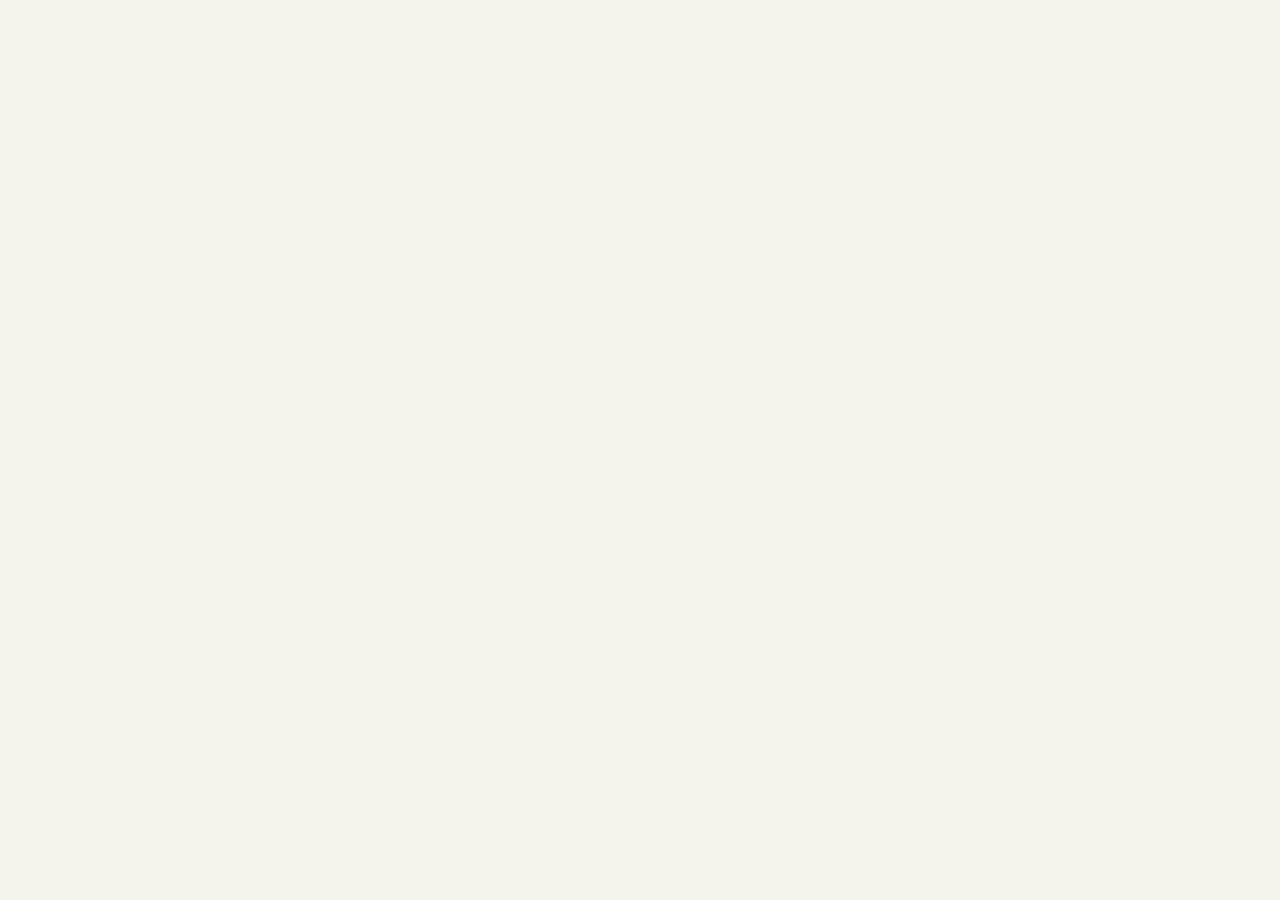
==== about.html @ 957a7d00 "Add about page" ====
<!doctype html><html lang="en"><head><meta charset="utf-8"><meta name="viewport" content="width=device-width, initial-scale=1"><meta name="theme-color" content="#101913"><meta name="description" content="Parth Agencies in Betul: plywood, laminates, veneers, hardware and adhesives. Browse collections, view inspiration and enquire through WhatsApp."><title>About Us | Parth Agencies</title><link rel="icon" href="assets/parth-logo.svg" type="image/svg+xml"><link rel="stylesheet" href="styles.css"><script src="app.js" defer></script></head><body data-page="about"><div id="app"></div></body></html>
---- styles.css ----
@import url('https://fonts.googleapis.com/css2?family=DM+Sans:wght@400;500;600;700&family=Manrope:wght@400;500;600;700;800&display=swap');
:root{--green:#8aba42;--dark:#0b110e;--pine:#193022;--cream:#f5f4ec;--ink:#1d251e;--border:#dcded5}*{box-sizing:border-box}html{scroll-behavior:smooth}body{margin:0;background:var(--cream);font-family:DM Sans,Arial,sans-serif;color:var(--ink)}body.lock{overflow:hidden}a{text-decoration:none;color:inherit}button,input,select,textarea{font:inherit}button{cursor:pointer}img,video{max-width:100%;display:block}p{line-height:1.8}h1,h2,h3{font-family:Manrope,Arial,sans-serif;letter-spacing:-.06em;line-height:1.1}h1{font-size:clamp(3.3rem,7vw,7rem)}h2{font-size:clamp(2.4rem,5vw,5rem)}.wrap{width:min(1340px,calc(100% - 9vw));margin:auto}.eyebrow{font-size:.72rem;letter-spacing:.21em;font-weight:800;text-transform:uppercase;color:#54812f}.dark .eyebrow{color:#a2cc78}.section{padding:110px 0}.pill{display:inline-flex;align-items:center;gap:18px;padding:14px 22px;border-radius:60px;border:1px solid #c1cabe;font-size:13px;font-weight:700;transition:.25s}.pill:hover{transform:translateY(-4px);background:var(--green);border-color:var(--green);color:#111}.pill.solid{background:var(--green);color:#0c170d;border-color:var(--green)}.arrow{font-size:22px;display:inline-block;transition:transform .3s}.pill:hover .arrow,.tile:hover .arrow{transform:translate(5px,-5px)}.top{position:fixed;z-index:80;top:0;left:0;width:100%;background:#101913f2;color:white;backdrop-filter:blur(18px);border-bottom:1px solid #ffffff24}.nav{height:88px;display:flex;align-items:center;gap:30px;justify-content:space-between}.brand{display:flex;align-items:center;gap:11px;min-width:190px}.brand img{width:64px;height:64px;object-fit:contain;border-radius:50%;background:#0d1010}.brandtext{font-size:13px;font-weight:800}.brandtext small{font-size:8px;display:block;color:#bbc6bb;letter-spacing:.1em;margin-top:4px}.navlinks{display:flex;align-items:center;gap:22px;font-size:12px;font-weight:700}.navlinks a{transition:color .2s}.navlinks a:hover,.navlinks a.active{color:#abd27d}.menu{display:none;border:1px solid #ffffff44;border-radius:8px;background:transparent;color:white;padding:9px 13px}.hero{height:min(900px,100svh);min-height:650px;background:#12221a;position:relative;color:white;display:flex;align-items:center;overflow:hidden}.herovideo,.heroposter,.overlay{position:absolute;inset:0;width:100%;height:100%;object-fit:cover}.heroposter{background:url('https://images.unsplash.com/photo-1600607687939-ce8a6c25118c?auto=format&fit=crop&w=2200&q=85') center/cover}.overlay{background:linear-gradient(90deg,#08100bd9,#08100b73 65%,#08100b60),linear-gradient(0deg,#08100baa,transparent 45%)}.hero .content{position:relative;z-index:2;padding-top:100px}.hero h1{max-width:1050px;margin:20px 0 23px}.hero h1 em{font-style:normal;color:#b4dd83}.hero p{max-width:490px;color:#dfebdb}.heroactions{display:flex;gap:12px;flex-wrap:wrap;margin-top:33px}.herobottom{position:absolute;bottom:34px;z-index:2;width:100%;letter-spacing:.12em;color:#cbd6c8;font-size:11px}.pagehero{background:#122318;color:white;padding:210px 0 110px;position:relative;overflow:hidden}.pagehero:after{content:'';position:absolute;right:-180px;bottom:-270px;width:700px;height:700px;border-radius:50%;border:100px solid #8aba4212;pointer-events:none}.pagehero h1{max-width:940px;margin:22px 0}.pagehero p{max-width:650px;color:#c6d1c4}.headrow{display:flex;justify-content:space-between;align-items:end;gap:24px;margin-bottom:35px}.headrow h2{margin:15px 0 0}.muted{color:#69756a}.grid3{display:grid;grid-template-columns:repeat(3,1fr);gap:18px}.grid2{display:grid;grid-template-columns:repeat(2,1fr);gap:22px}.tile{position:relative;display:block;overflow:hidden;border-radius:5px;min-height:415px;background:#263629;color:white;isolation:isolate}.tile img{position:absolute;inset:0;width:100%;height:100%;object-fit:cover;transition:transform .8s cubic-bezier(.2,.7,.2,1)}.tile:hover img{transform:scale(1.12)}.tile:after{position:absolute;inset:0;content:'';background:linear-gradient(0deg,#081309e8,transparent 68%)}.tilebody{position:absolute;left:25px;right:25px;bottom:25px;z-index:2;display:flex;justify-content:space-between;align-items:end;gap:10px}.tilebody h3{font-size:25px;margin:8px 0 0}.tilebody small{letter-spacing:.12em;text-transform:uppercase;font-weight:700;color:#b9dab0}.tile .arrow{font-size:32px}.ticker{white-space:nowrap;overflow:hidden;background:#13271a;color:#e6ede1;padding:20px 0}.ticker span{display:inline-block;animation:marquee 35s linear infinite;font-size:13px;font-weight:800;letter-spacing:.18em;text-transform:uppercase}.ticker b{color:var(--green);margin:0 34px}@keyframes marquee{to{transform:translateX(-50%)}}.split{display:grid;grid-template-columns:1fr 1fr;gap:7vw;align-items:center}.split img{height:650px;width:100%;object-fit:cover}.dark{background:#132219;color:white}.dark p{color:#bdcbbd}.stats{display:flex;gap:35px;flex-wrap:wrap;margin-top:30px}.stat{border-top:1px solid #71846e;padding-top:13px;min-width:130px}.stat strong{font:700 36px Manrope;color:#b7dd89;display:block}.reviewbox{padding:40px;background:#edf1e7;min-height:300px;display:flex;flex-direction:column;justify-content:space-between;border:1px solid #dce4d5}.reviewbox blockquote{font:500 clamp(1.1rem,2vw,1.6rem)/1.6 Manrope;margin:16px 0}.reviewhead{display:flex;align-items:center;justify-content:space-between;gap:20px}.rating{font-size:28px;font-weight:800}.stars{color:#d99b22;letter-spacing:.13em}.controls{display:flex;gap:10px}.circle{width:48px;height:48px;border:1px solid #9eaf9d;border-radius:50%;background:transparent;cursor:pointer;transition:.25s}.circle:hover{background:var(--green)}.formgrid{display:grid;grid-template-columns:1fr 1fr;gap:16px}.field{display:flex;flex-direction:column;gap:9px;font-size:12px;font-weight:800;letter-spacing:.03em}.field.full{grid-column:1/-1}.field input,.field select,.field textarea{width:100%;border:1px solid #cad3c5;background:#fff;padding:16px;outline:none;border-radius:3px;color:#16221a}.field input:focus,.field select:focus,.field textarea:focus{border-color:#548a25;box-shadow:0 0 0 3px #8aba422b}.field textarea{resize:vertical;min-height:125px}.formnote{color:#66716b;font-size:12px}.map{width:100%;height:360px;border:0;border-radius:5px}.footer{background:#0b130d;color:#c1cfc1;padding:75px 0 30px}.footgrid{display:grid;grid-template-columns:2fr 1fr 1fr;gap:30px}.footer a:not(.brand){display:block;margin:13px 0;font-size:14px}.footer a:hover{color:var(--green)}.footbottom{margin-top:60px;padding-top:22px;border-top:1px solid #ffffff20;display:flex;justify-content:space-between;gap:12px;font-size:12px;color:#879989}.floating{position:fixed;right:18px;bottom:22px;z-index:50;display:flex;flex-direction:column;gap:12px}.floating a,.floating button{width:53px;height:53px;border-radius:50%;display:grid;place-items:center;color:#142018;border:0;background:#95cd5e;box-shadow:0 8px 25px #0005;font-size:22px}.floating button{background:#f1f4ea}.floating button[hidden]{display:none}.loader{position:fixed;inset:0;z-index:120;background:#0c150f;display:grid;place-items:center;transition:opacity .5s,visibility .5s}.loader.hide{opacity:0;visibility:hidden}.loader img{width:130px;height:130px;object-fit:contain;animation:breath 1.1s infinite alternate}.loader span{display:block;color:white;letter-spacing:.3em;font-size:11px;margin-top:18px;text-align:center}@keyframes breath{to{transform:scale(1.08);filter:drop-shadow(0 0 24px #84b64272)}}.reveal{opacity:0;transform:translateY(30px);transition:opacity .75s,transform .75s}.reveal.show{opacity:1;transform:none}.chips{display:flex;gap:10px;flex-wrap:wrap;margin:30px 0}.chip{border:1px solid #acb9a9;border-radius:50px;background:transparent;padding:12px 20px}.chip.active,.chip:hover{background:#173c23;color:white}.details{padding:23px;background:#fff;border:1px solid var(--border)}.details h3{margin:0 0 13px}.details p{font-size:14px}.photo{height:340px;object-fit:cover;width:100%;border-radius:4px}.tag{font-size:11px;letter-spacing:.14em;text-transform:uppercase;color:#64804f}.smallprint{font-size:12px;color:#798377}.hide{display:none!important}@media(max-width:1050px){.menu{display:block}.navlinks{display:none;position:absolute;top:88px;left:0;right:0;background:#101913;flex-direction:column;align-items:stretch;padding:23px 5vw;gap:22px}.navlinks.open{display:flex}}@media(max-width:760px){.wrap{width:calc(100% - 36px)}.section{padding:75px 0}.hero{min-height:740px;height:100svh}.hero h1{font-size:clamp(3.1rem,12vw,5.5rem)}.grid3,.grid2,.split,.footgrid,.formgrid{grid-template-columns:1fr}.field.full{grid-column:auto}.headrow{align-items:start;flex-direction:column}.tile{min-height:380px}.pagehero{padding:160px 0 75px}.pagehero h1{font-size:3.5rem}.split img{height:390px}.reviewbox{padding:25px}.nav{height:76px}.navlinks{top:76px}.brand img{width:56px;height:56px}.footbottom{flex-direction:column}}@media(prefers-reduced-motion:reduce){html{scroll-behavior:auto}*,*:before,*:after{animation-duration:.001ms!important;transition-duration:.001ms!important}.reveal{opacity:1;transform:none}}
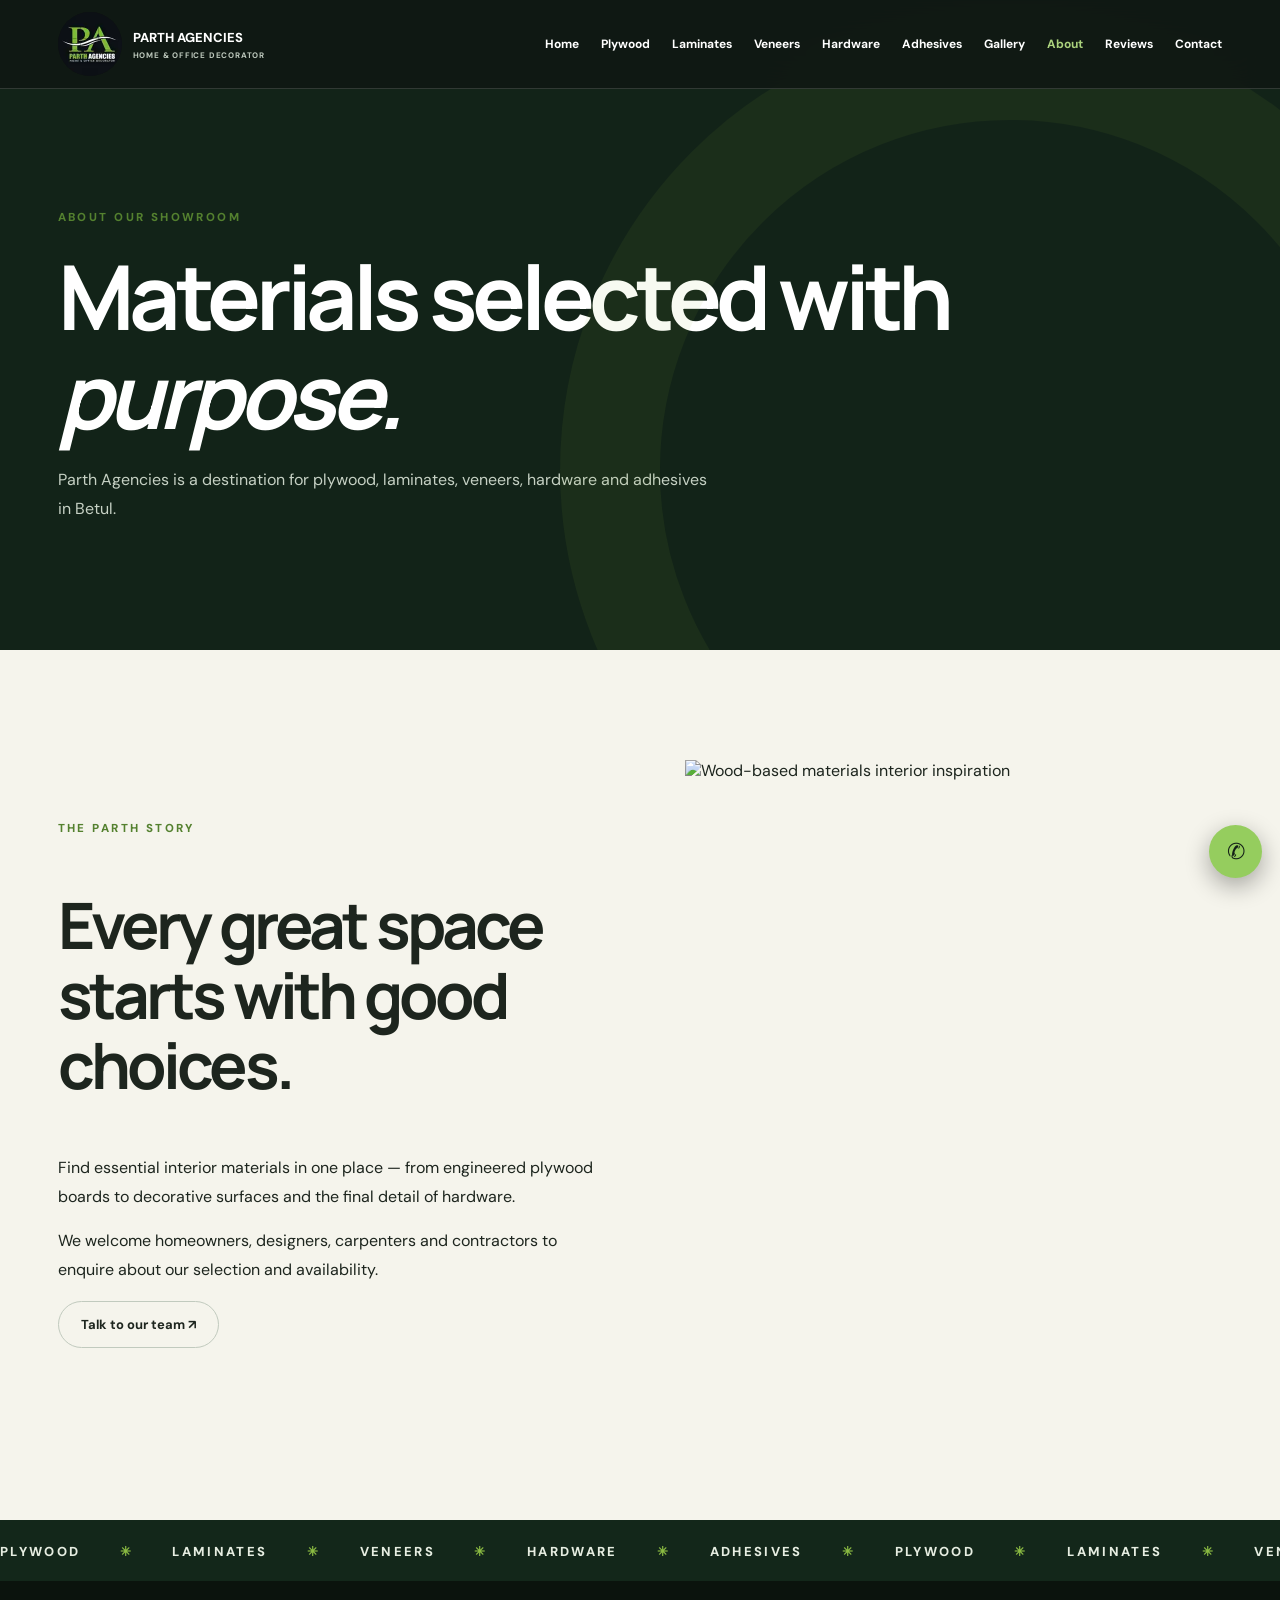
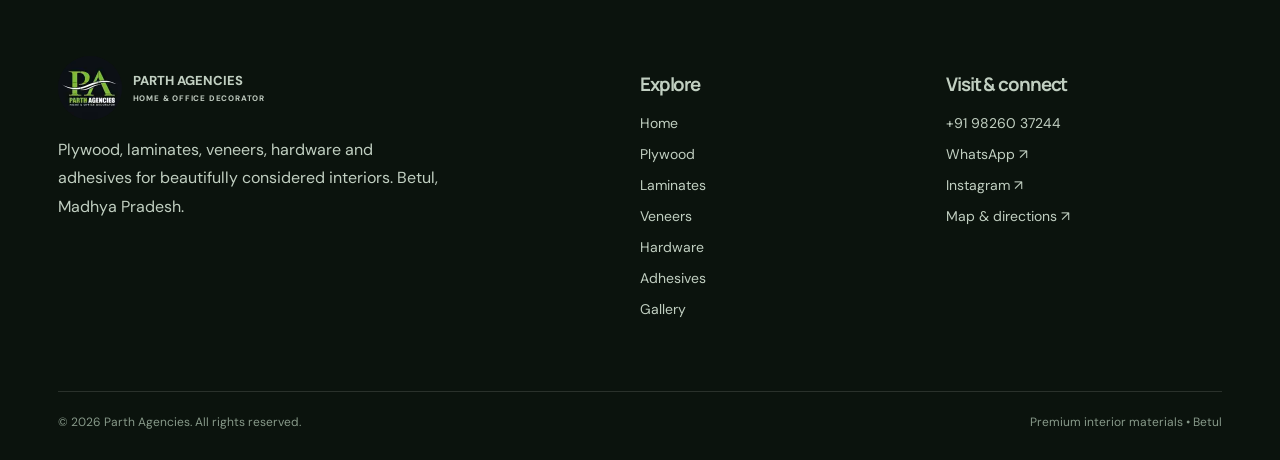
==== commit 86caafae: "Load Scandinavian Atelier styles and Font Awesome on about.html" ====
--- a/about.html
+++ b/about.html
@@ -1 +1 @@
-<!doctype html><html lang="en"><head><meta charset="utf-8"><meta name="viewport" content="width=device-width, initial-scale=1"><meta name="theme-color" content="#101913"><meta name="description" content="Parth Agencies in Betul: plywood, laminates, veneers, hardware and adhesives. Browse collections, view inspiration and enquire through WhatsApp."><title>About Us | Parth Agencies</title><link rel="icon" href="assets/parth-logo.svg" type="image/svg+xml"><link rel="stylesheet" href="styles.css"><script src="app.js" defer></script></head><body data-page="about"><div id="app"></div></body></html>+<!doctype html><html lang="en"><head><meta charset="utf-8"><meta name="viewport" content="width=device-width, initial-scale=1"><meta name="theme-color" content="#101913"><meta name="description" content="Parth Agencies in Betul: plywood, laminates, veneers, hardware and adhesives. Browse collections, view inspiration and enquire through WhatsApp."><title>About Us | Parth Agencies</title><link rel="icon" href="assets/parth-logo.svg" type="image/svg+xml"><link rel="stylesheet" href="https://cdnjs.cloudflare.com/ajax/libs/font-awesome/6.7.2/css/all.min.css" referrerpolicy="no-referrer"><link rel="stylesheet" href="styles.css"><link rel="stylesheet" href="atelier.css"><script src="app.js" defer></script></head><body data-page="about"><div id="app"></div></body></html>
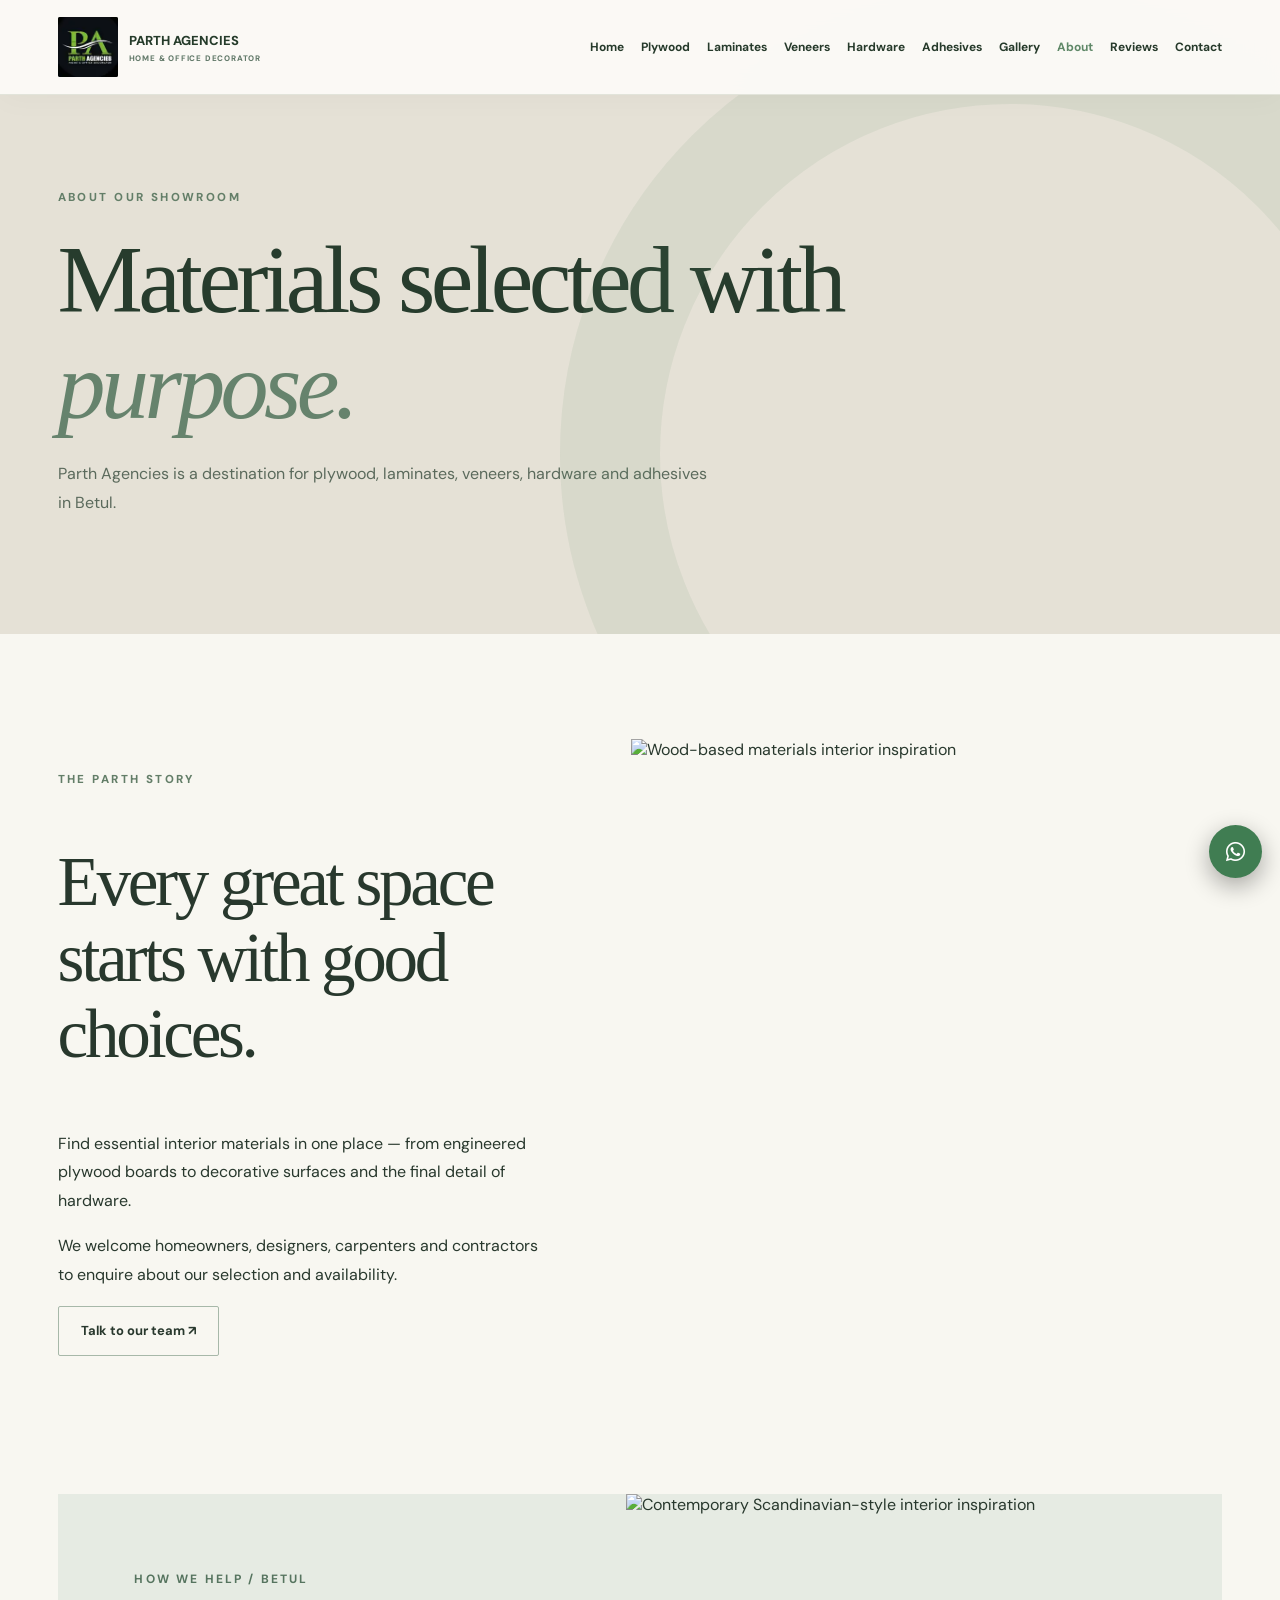
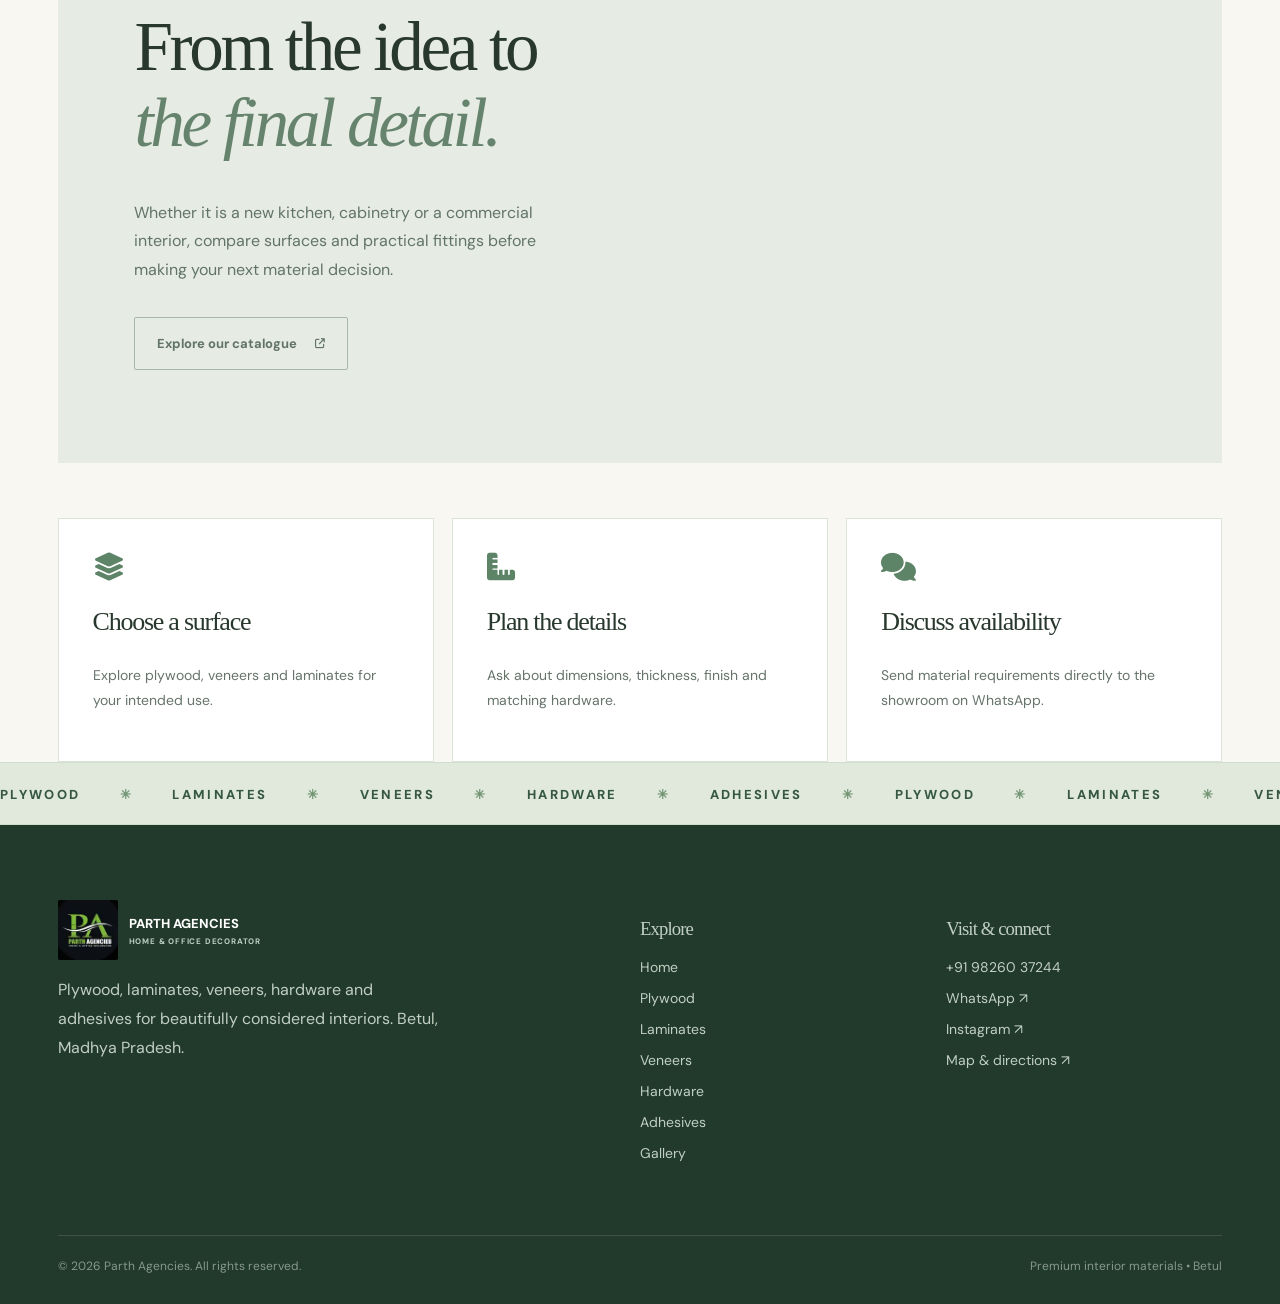
==== commit 2a514efb: "Activate Scandinavian Atelier interactive layouts for about.html" ====
--- a/about.html
+++ b/about.html
@@ -1 +1 @@
-<!doctype html><html lang="en"><head><meta charset="utf-8"><meta name="viewport" content="width=device-width, initial-scale=1"><meta name="theme-color" content="#101913"><meta name="description" content="Parth Agencies in Betul: plywood, laminates, veneers, hardware and adhesives. Browse collections, view inspiration and enquire through WhatsApp."><title>About Us | Parth Agencies</title><link rel="icon" href="assets/parth-logo.svg" type="image/svg+xml"><link rel="stylesheet" href="https://cdnjs.cloudflare.com/ajax/libs/font-awesome/6.7.2/css/all.min.css" referrerpolicy="no-referrer"><link rel="stylesheet" href="styles.css"><link rel="stylesheet" href="atelier.css"><script src="app.js" defer></script></head><body data-page="about"><div id="app"></div></body></html>+<!doctype html><html lang="en"><head><meta charset="utf-8"><meta name="viewport" content="width=device-width, initial-scale=1"><meta name="theme-color" content="#101913"><meta name="description" content="Parth Agencies in Betul: plywood, laminates, veneers, hardware and adhesives. Browse collections, view inspiration and enquire through WhatsApp."><title>About Us | Parth Agencies</title><link rel="icon" href="assets/parth-logo.svg" type="image/svg+xml"><link rel="stylesheet" href="https://cdnjs.cloudflare.com/ajax/libs/font-awesome/6.7.2/css/all.min.css" referrerpolicy="no-referrer"><link rel="stylesheet" href="styles.css"><link rel="stylesheet" href="atelier.css"><script src="app.js" defer></script><script src="atelier.js" defer></script></head><body data-page="about"><div id="app"></div></body></html>
--- a/atelier.css
+++ b/atelier.css
@@ -0,0 +1,8 @@
+/* Scandinavian Atelier — distinct editorial layouts, responsive interaction and accessible controls */
+:root{--green:#789779;--dark:#1e342a;--pine:#2f5140;--cream:#f8f7f1;--ink:#29392f;--border:#e4e3d9}body{background:#f8f7f1;color:#28382d}h1,h2,h3{font-family:Georgia,'Times New Roman',serif;font-weight:400;letter-spacing:-.048em}h1{font-size:clamp(3.7rem,7.5vw,8rem)}h2{font-size:clamp(2.75rem,5.4vw,5.4rem)}h1 em,h2 em{color:#66836d;font-style:italic}.eyebrow{color:#637e68}.top{background:#fbfaf6f7;color:#263a2b;border-bottom:1px solid #e2e4da;box-shadow:0 3px 30px #21362408}.nav{height:94px}.brandtext{color:#253b2a}.brandtext small{color:#627969}.brand img{background:#161f19;border-radius:2px;width:60px;height:60px}.navlinks{gap:17px}.navlinks a.active,.navlinks a:hover{color:#5f8868}.menu{color:#213628;border-color:#cdd7cd}.pill{border-color:#a7b8a9;border-radius:2px;min-height:50px}.pill.solid,.pill:hover{background:#315943;color:#fff;border-color:#315943}.hero{background:#e5e8df;min-height:740px;color:#172e24}.hero .overlay{background:linear-gradient(90deg,#f1f1eae8 0%,#eeeee2c0 40%,#ffffff00 82%)}.hero .eyebrow{color:#315943}.hero h1 em{color:#3b6a4e}.hero p{color:#405f4d}.hero .pill:not(.solid){color:#253a2d!important;border-color:#688475}.herobottom{color:#315843}.pagehero{background:#e7ebe2;color:#273c2d;padding:190px 0 100px}.pagehero p{color:#5b6a5c}.pagehero:after{border-color:#628a6919}.tile{border-radius:1px}.tile:after{background:linear-gradient(0deg,#1e3026d9,transparent 76%)}.tilebody h3{font-family:Georgia,serif;font-size:31px}.tile:hover{box-shadow:0 22px 56px #344d3b25}.ticker{background:#e0e9dc;color:#365840;border-block:1px solid #d0dece}.ticker b{color:#719473}.section{padding:105px 0}.dark{background:#e8ebe3;color:#273e2c}.dark p{color:#607368}.dark .eyebrow{color:#54775e}.stat strong{color:#356444}.stat{border-color:#b4c4b2}.reviewbox{background:#fff;border-color:#e2e7dc}.footer{background:#213a2b}.footer .brandtext{color:white}.footer .brandtext small{color:#b8cdbd}.circle{background:#fff}.circle:hover{background:#d8e7d1}.floating a{background:#407d52;color:white}.floating button{background:#fcfcf5}.loader{background:#f2f3eb}.loader span{color:#28452e}.field input,.field select,.field textarea{background:#fffefa;border-color:#d5ded3}.chips{gap:8px}.chip{background:#fff;border-color:#d6ddcf;border-radius:2px}.chip.active,.chip:hover{background:#315943}.reveal{transform:translateY(22px)}.navlinks a:focus-visible,.pill:focus-visible,.chip:focus-visible,.circle:focus-visible{outline:3px solid #78a875;outline-offset:3px}
+.atelier-eyebrow{font-weight:700;font-size:12px;letter-spacing:.18em;text-transform:uppercase;color:#56745f}.atelier-feature{display:grid;grid-template-columns:1fr 1.05fr;min-height:520px;background:#e6ebe3;margin:0 auto 55px}.atelier-feature figure{margin:0;min-height:520px}.atelier-feature img{width:100%;height:100%;object-fit:cover}.atelier-copy{padding:clamp(30px,6vw,100px);display:flex;flex-direction:column;justify-content:center}.atelier-copy h2{margin:22px 0}.atelier-copy p{max-width:510px;color:#627468}.atelier-strip{display:flex;align-items:center;gap:20px;padding:26px 0;border-block:1px solid #ccd9cc;margin:40px 0}.atelier-strip span{flex:1;font-size:12px;letter-spacing:.13em;text-transform:uppercase;color:#5a7461}.atelier-strip .fa-solid{color:#56735b}.atelier-columns{display:grid;grid-template-columns:1fr 1fr 1fr;gap:18px}.atelier-note{padding:34px;border:1px solid #d9e3d8;background:#fff}.atelier-note .fa-solid{font-size:28px;color:#5d8467}.atelier-note h3{font-size:26px}.atelier-note p{font-size:14px;color:#66746b}.atelier-quote{text-align:center;background:#dce6db;padding:90px 20px}.atelier-quote blockquote{font:italic clamp(30px,5vw,64px)/1.2 Georgia,serif;max-width:900px;margin:20px auto;color:#3a6244}.atelier-collections .tile:nth-child(2){margin-top:45px}.atelier-collections .tile:nth-child(3){margin-top:90px}.atelier-collections .tile:nth-child(5){margin-top:50px}
+body[data-page="collections"] .pagehero{background:#dedfd3}body[data-page="collections"] .pagehero h1{max-width:980px}body[data-page="collections"] #collectionGrid{grid-template-columns:repeat(2,1fr);gap:27px}body[data-page="collections"] #collectionGrid .tile{min-height:520px}body[data-page="collections"] #collectionGrid .tile:nth-child(even){margin-top:65px}body[data-page="about"] .pagehero{background:#e5e1d6}body[data-page="about"] .split{grid-template-columns:.9fr 1.1fr}body[data-page="about"] .split img{max-height:680px}body[data-page="gallery"] .pagehero{background:#e2e9e3}body[data-page="gallery"] main .grid2{grid-template-columns:1.2fr .8fr;gap:22px}body[data-page="gallery"] main .grid2 img:nth-child(3n + 2){margin-top:80px}body[data-page="reviews"] .pagehero{background:#dae8d7}body[data-page="reviews"] .reviewbox{max-width:950px;margin:auto;min-height:410px;border:0;background:#eaf0e6}body[data-page="reviews"] .reviewbox blockquote{font-family:Georgia,serif;font-size:clamp(26px,3vw,43px);line-height:1.4}body[data-page="contact"] .pagehero{background:#e8e7da}body[data-page="contact"] .section .grid2{grid-template-columns:1.15fr .85fr;gap:clamp(20px,6vw,90px)}body[data-page="contact"] .formgrid{background:#fdfdf9;padding:clamp(18px,3vw,40px);box-shadow:0 16px 70px #223d2910;border:1px solid #e2e7df}
+.floating a,.floating button{transition:transform .2s}.floating a:hover,.floating button:hover{transform:translateY(-5px)}.fa-arrow-up-right-from-square,.fa-arrow-right{font-size:.8em}.fa-chevron-up{font-size:20px}
+@media(max-width:1050px){.navlinks.open{background:#f9faf5;color:#263a29;border-top:1px solid #dae2d8}.atelier-collections .tile:nth-child(n){margin-top:0}}
+@media(max-width:760px){.nav{height:76px}.pagehero{padding:150px 0 65px}.hero .overlay{background:linear-gradient(90deg,#f1f1eaf0,#f1f1eaa5)}.atelier-feature,.atelier-columns,body[data-page="contact"] .section .grid2,body[data-page="about"] .split,body[data-page="collections"] #collectionGrid,body[data-page="gallery"] main .grid2{grid-template-columns:1fr}.atelier-feature figure{min-height:270px;max-height:350px;order:-1}.atelier-feature{min-height:0}.atelier-copy{padding:40px 24px}.atelier-collections .tile:nth-child(n),body[data-page="collections"] #collectionGrid .tile:nth-child(n),body[data-page="gallery"] main .grid2 img:nth-child(n){margin-top:0}.section{padding:74px 0}.pagehero h1{font-size:clamp(3.1rem,13vw,5.3rem)}.hero h1{font-size:clamp(3.1rem,13vw,5.3rem)}body[data-page="collections"] #collectionGrid .tile{min-height:380px}.atelier-strip{flex-wrap:wrap}.atelier-strip span{min-width:calc(50% - 20px)}}
+@media(prefers-reduced-motion:reduce){.reveal{opacity:1;transform:none}.tile img{transition:none}}
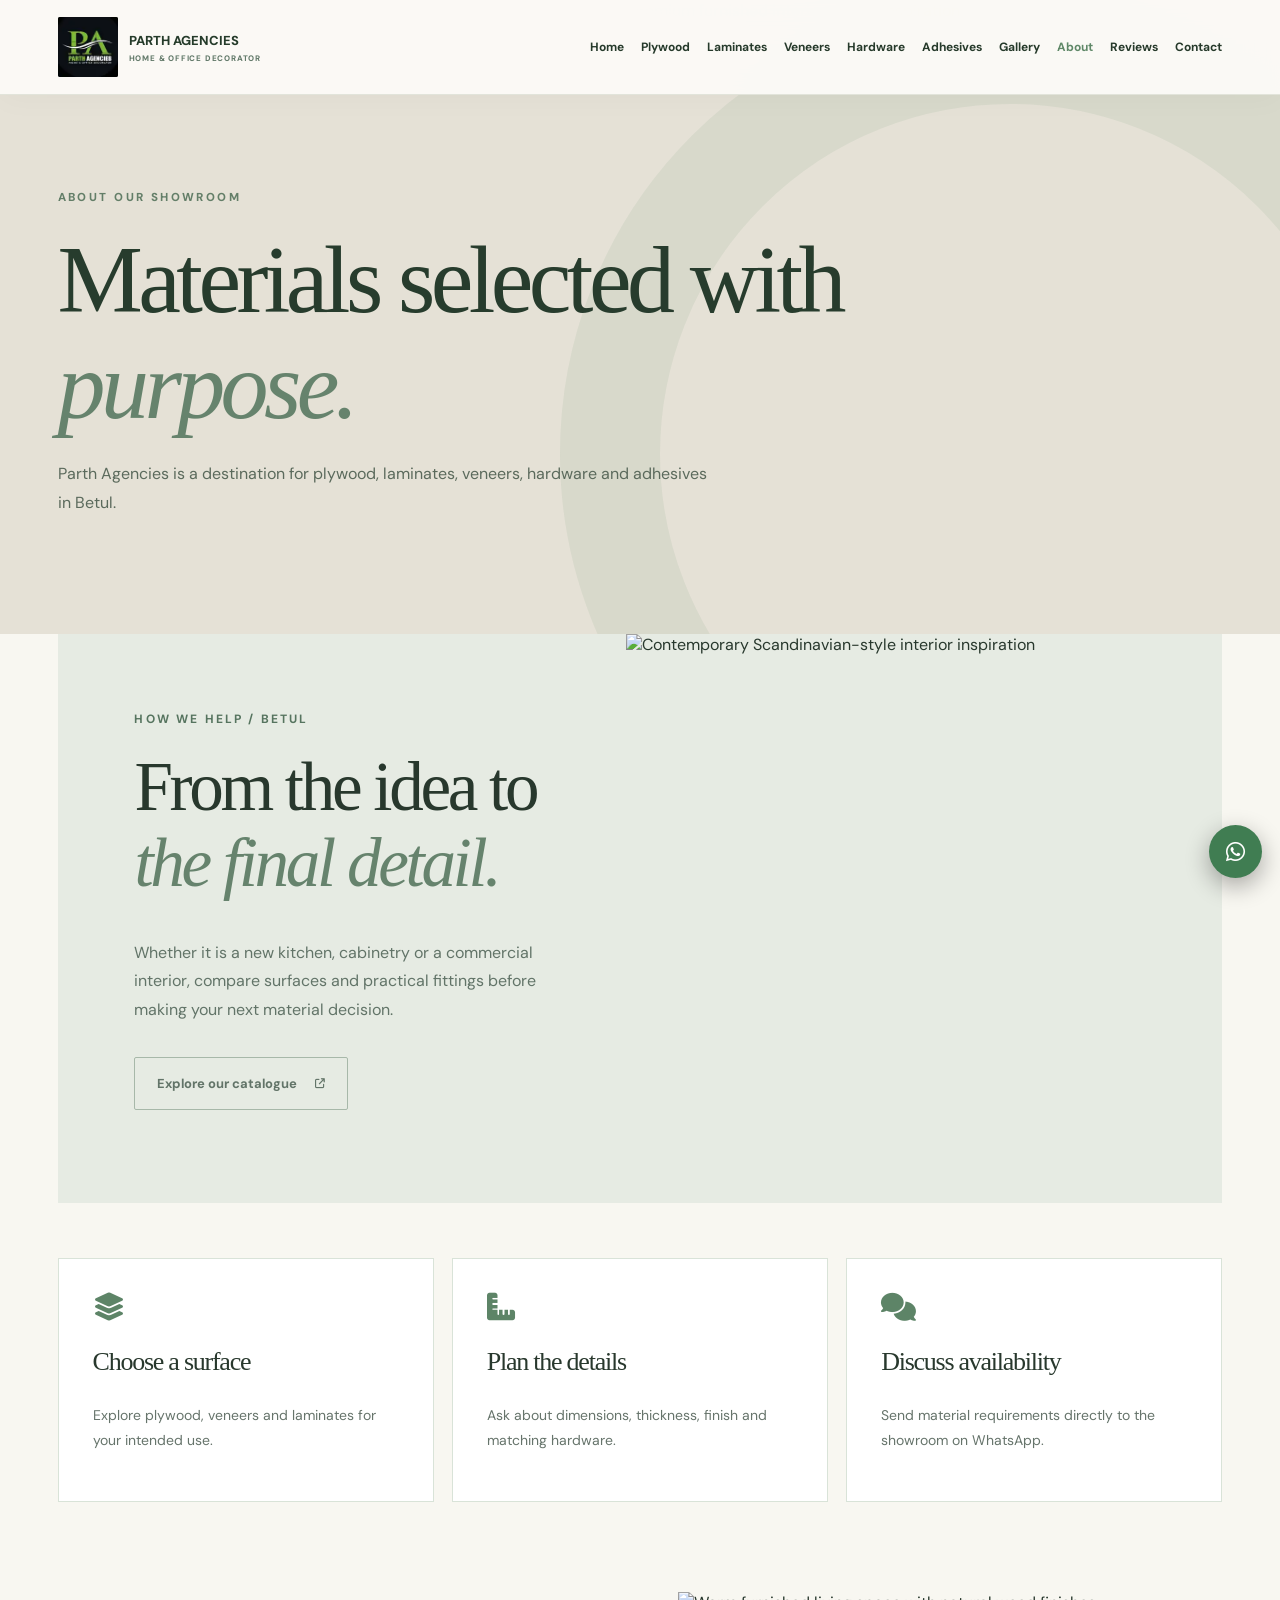
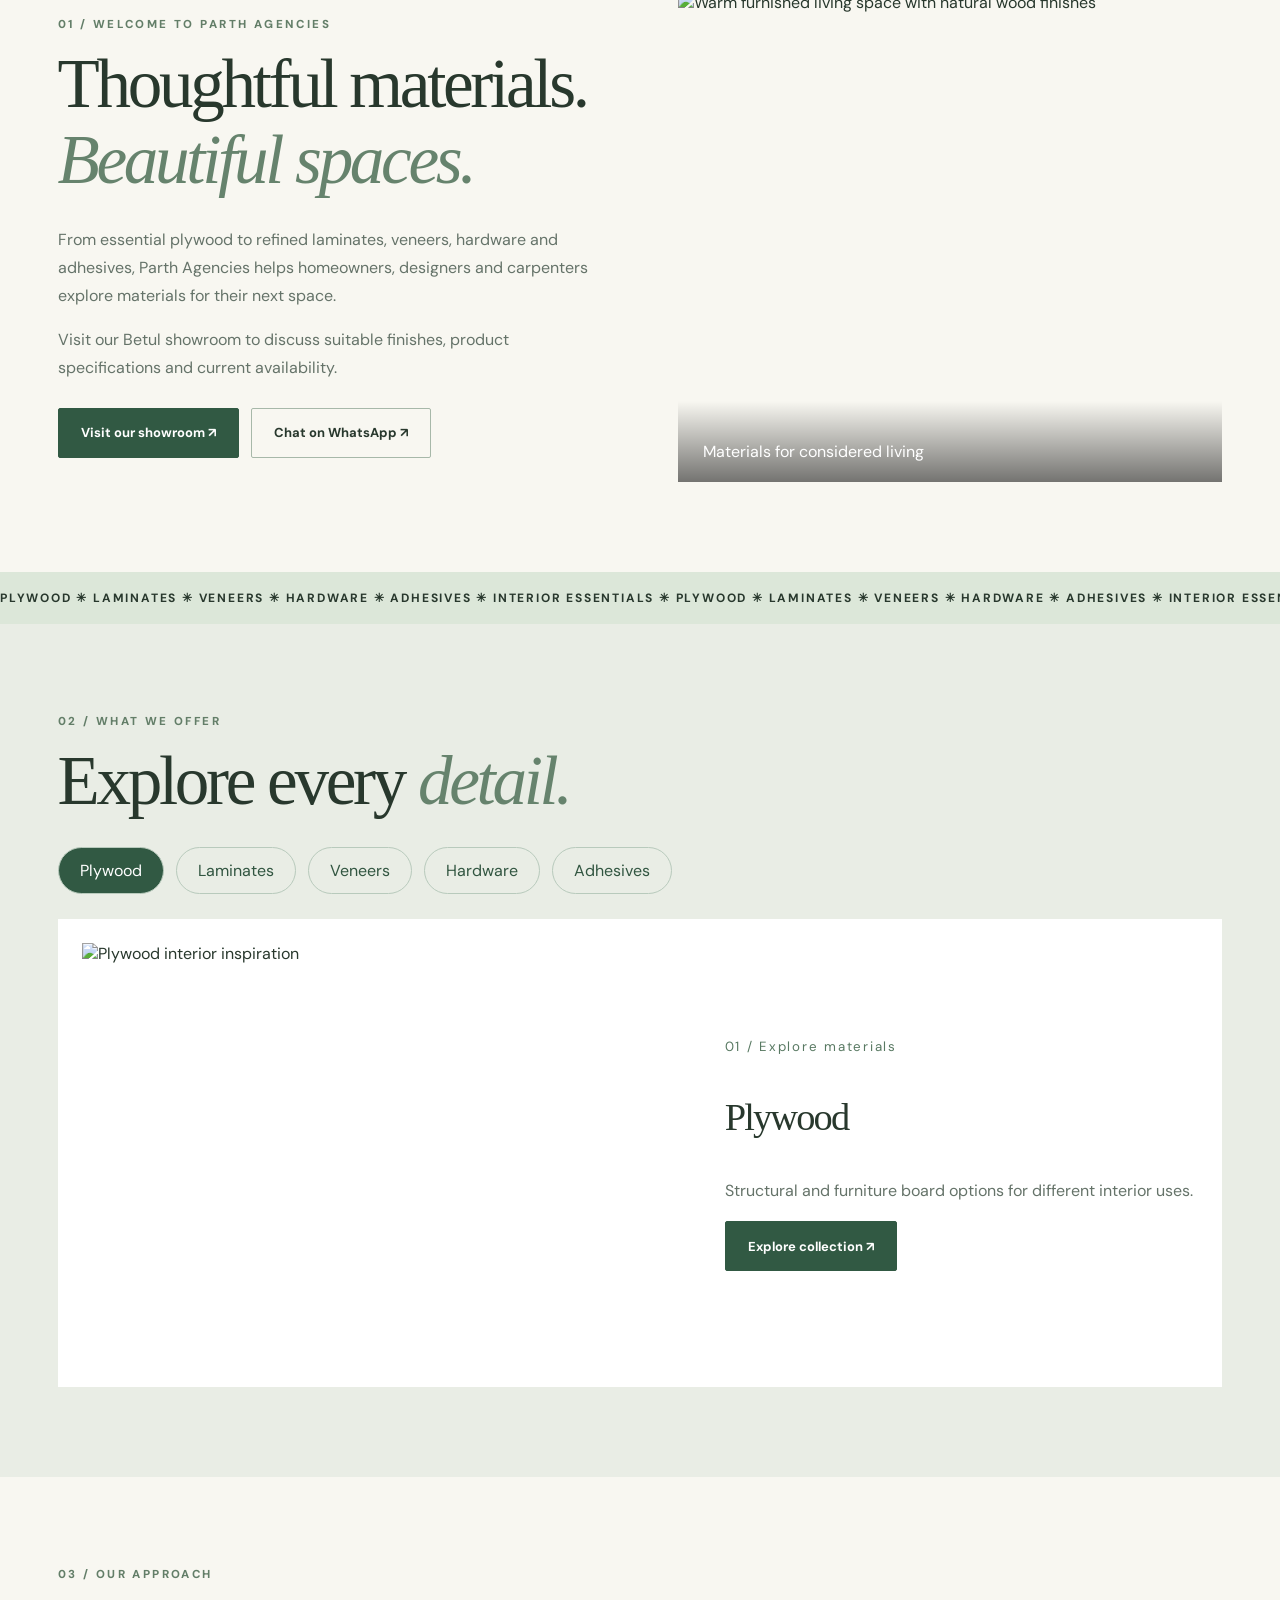
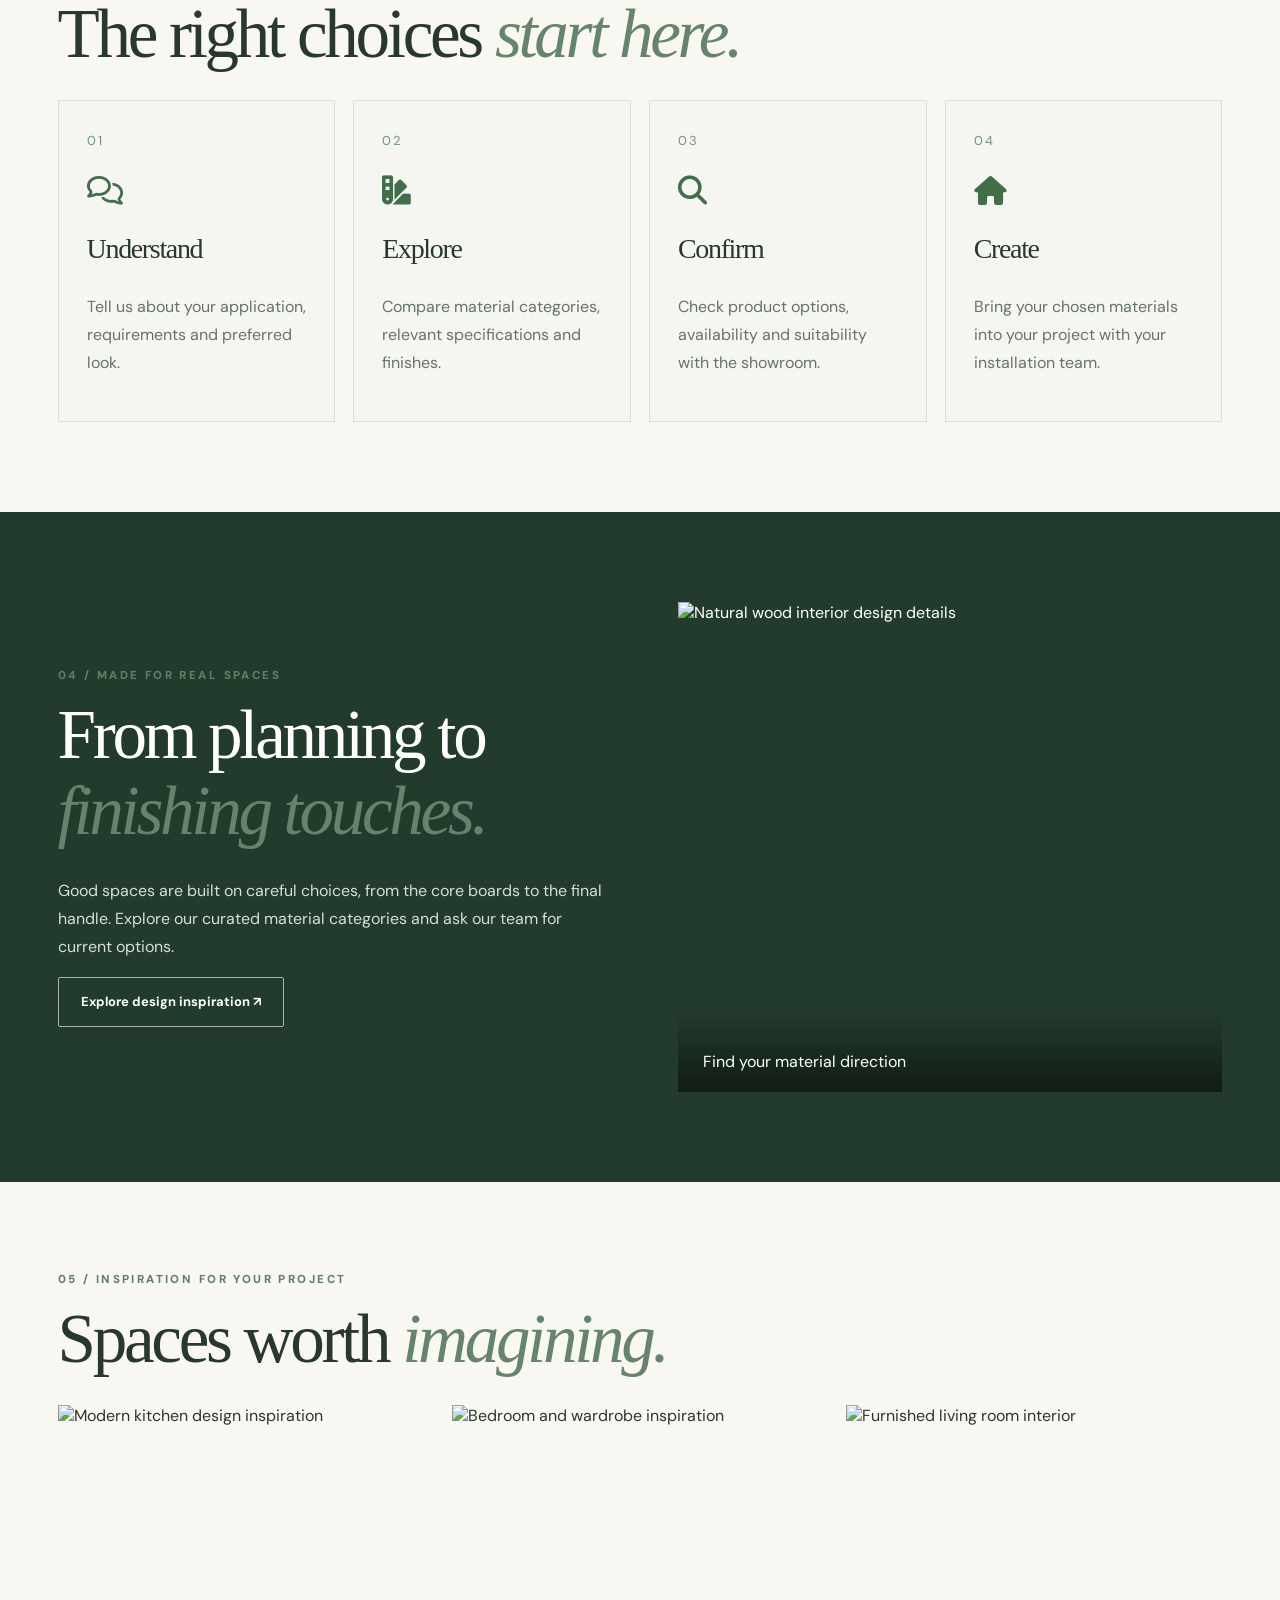
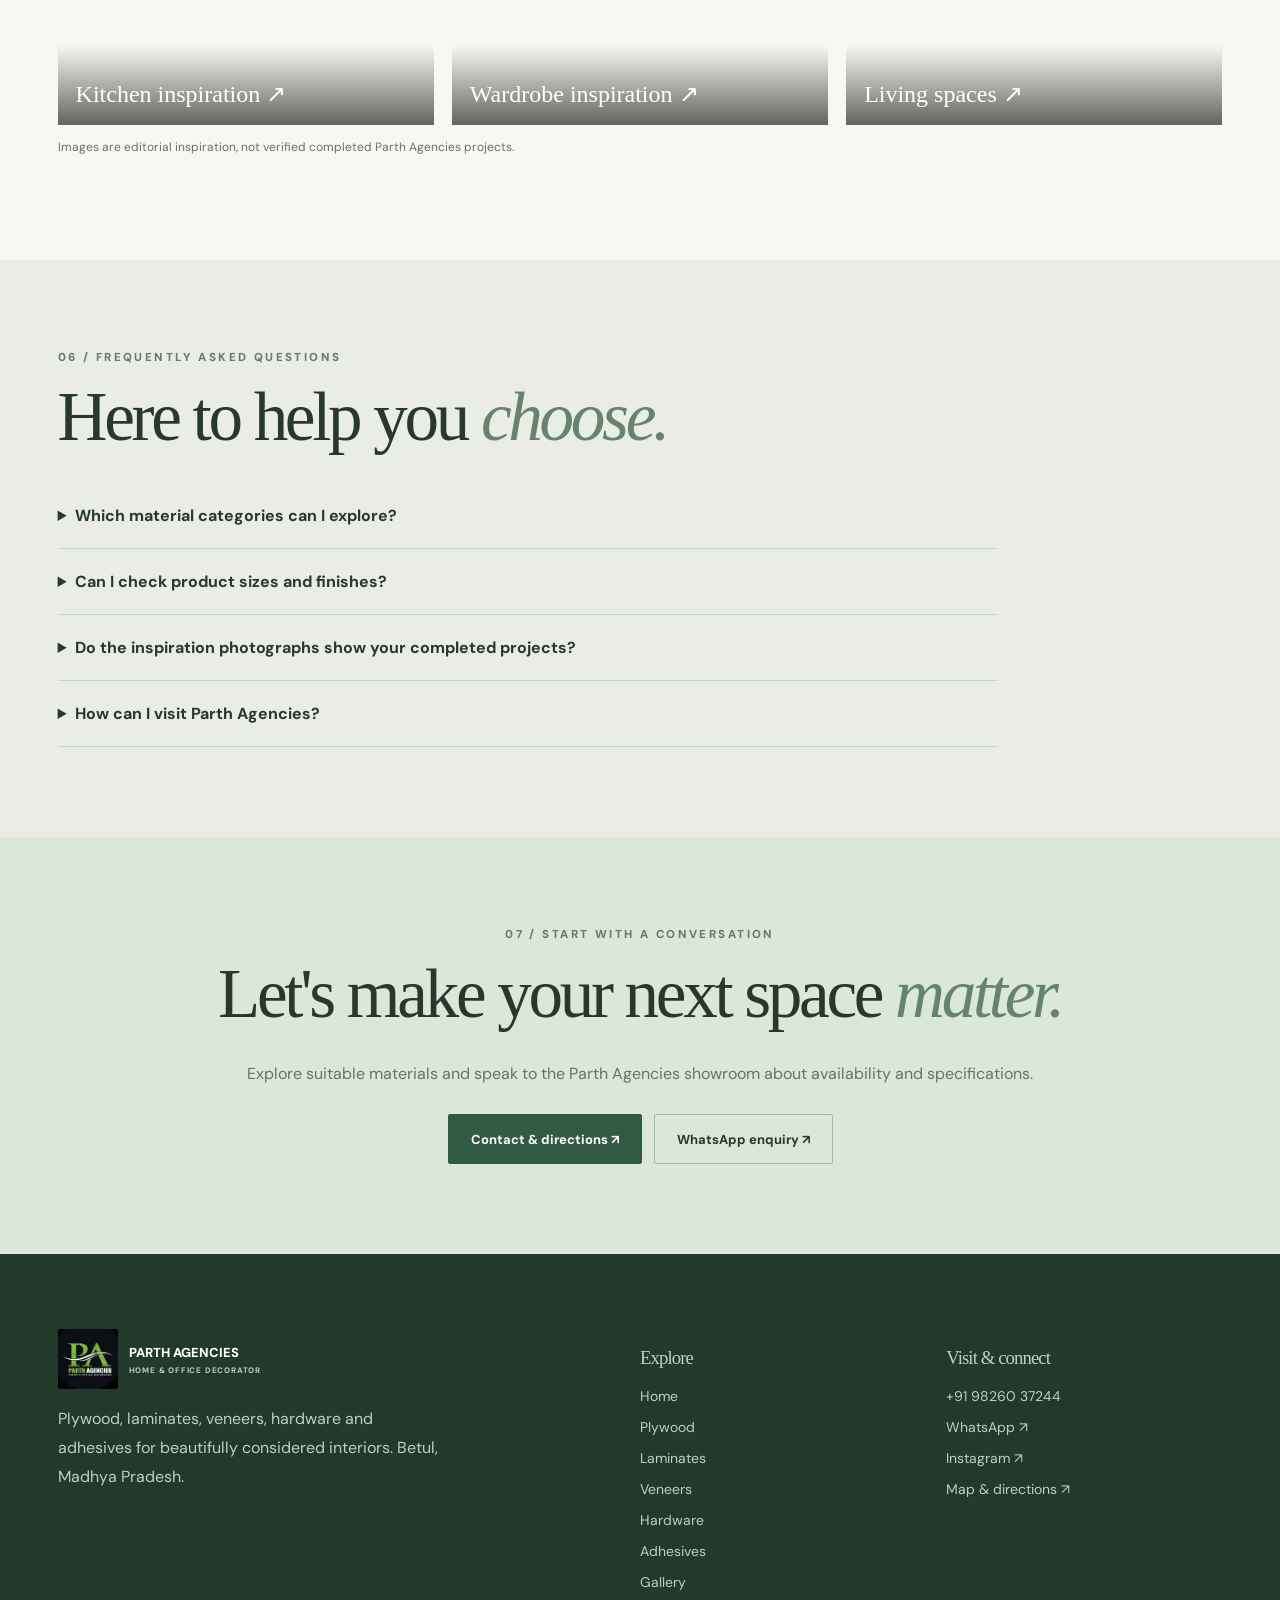
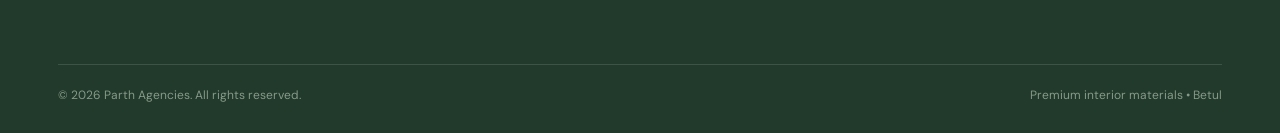
==== commit f913febe: "Enable dynamic interactive About experience on About page only" ====
--- a/about.html
+++ b/about.html
@@ -1 +1 @@
-<!doctype html><html lang="en"><head><meta charset="utf-8"><meta name="viewport" content="width=device-width, initial-scale=1"><meta name="theme-color" content="#101913"><meta name="description" content="Parth Agencies in Betul: plywood, laminates, veneers, hardware and adhesives. Browse collections, view inspiration and enquire through WhatsApp."><title>About Us | Parth Agencies</title><link rel="icon" href="assets/parth-logo.svg" type="image/svg+xml"><link rel="stylesheet" href="https://cdnjs.cloudflare.com/ajax/libs/font-awesome/6.7.2/css/all.min.css" referrerpolicy="no-referrer"><link rel="stylesheet" href="styles.css"><link rel="stylesheet" href="atelier.css"><script src="app.js" defer></script><script src="atelier.js" defer></script></head><body data-page="about"><div id="app"></div></body></html>+<!doctype html><html lang="en"><head><meta charset="utf-8"><meta name="viewport" content="width=device-width, initial-scale=1"><meta name="theme-color" content="#101913"><meta name="description" content="Parth Agencies in Betul: plywood, laminates, veneers, hardware and adhesives. Browse collections, view inspiration and enquire through WhatsApp."><title>About Us | Parth Agencies</title><link rel="icon" href="assets/parth-logo.svg" type="image/svg+xml"><link rel="stylesheet" href="https://cdnjs.cloudflare.com/ajax/libs/font-awesome/6.7.2/css/all.min.css" referrerpolicy="no-referrer"><link rel="stylesheet" href="styles.css"><link rel="stylesheet" href="atelier.css"><link rel="stylesheet" href="about-experience.css"><script src="app.js" defer></script><script src="atelier.js" defer></script><script src="about-experience.js" defer></script></head><body data-page="about"><div id="app"></div></body></html>
--- a/atelier.css
+++ b/atelier.css
@@ -5,4 +5,7 @@
 .floating a,.floating button{transition:transform .2s}.floating a:hover,.floating button:hover{transform:translateY(-5px)}.fa-arrow-up-right-from-square,.fa-arrow-right{font-size:.8em}.fa-chevron-up{font-size:20px}
 @media(max-width:1050px){.navlinks.open{background:#f9faf5;color:#263a29;border-top:1px solid #dae2d8}.atelier-collections .tile:nth-child(n){margin-top:0}}
 @media(max-width:760px){.nav{height:76px}.pagehero{padding:150px 0 65px}.hero .overlay{background:linear-gradient(90deg,#f1f1eaf0,#f1f1eaa5)}.atelier-feature,.atelier-columns,body[data-page="contact"] .section .grid2,body[data-page="about"] .split,body[data-page="collections"] #collectionGrid,body[data-page="gallery"] main .grid2{grid-template-columns:1fr}.atelier-feature figure{min-height:270px;max-height:350px;order:-1}.atelier-feature{min-height:0}.atelier-copy{padding:40px 24px}.atelier-collections .tile:nth-child(n),body[data-page="collections"] #collectionGrid .tile:nth-child(n),body[data-page="gallery"] main .grid2 img:nth-child(n){margin-top:0}.section{padding:74px 0}.pagehero h1{font-size:clamp(3.1rem,13vw,5.3rem)}.hero h1{font-size:clamp(3.1rem,13vw,5.3rem)}body[data-page="collections"] #collectionGrid .tile{min-height:380px}.atelier-strip{flex-wrap:wrap}.atelier-strip span{min-width:calc(50% - 20px)}}
-@media(prefers-reduced-motion:reduce){.reveal{opacity:1;transform:none}.tile img{transition:none}}+@media(prefers-reduced-motion:reduce){.reveal{opacity:1;transform:none}.tile img{transition:none}}
+/* Dark cinematic video contrast — Scandinavian interior remains ivory */
+.hero{background:#192b22;color:#fff}.hero .herovideo{filter:brightness(.65) contrast(1.12) saturate(.82);object-fit:cover}.hero .heroposter{filter:brightness(.66) saturate(.85)}.hero .overlay{background:linear-gradient(90deg,rgba(13,27,19,.81) 0%,rgba(13,27,19,.56) 44%,rgba(13,27,19,.20) 100%),linear-gradient(0deg,rgba(8,20,13,.46),transparent 50%)}.hero h1,.hero h1 em,.hero p,.hero .eyebrow,.hero .herobottom{color:#f9faf6}.hero h1 em{color:#c7e7ae}.hero .pill:not(.solid){color:#fff!important;border-color:#fff9;background:#ffffff12;backdrop-filter:blur(6px)}.hero .pill:not(.solid):hover{background:#ffffff2c}.hero .content{position:relative;z-index:3}.hero .overlay{z-index:2}.hero .herovideo,.hero .heroposter{z-index:1}
+@media(max-width:760px){.hero .overlay{background:linear-gradient(90deg,rgba(13,27,19,.78),rgba(13,27,19,.42)),linear-gradient(0deg,rgba(8,20,13,.40),transparent 70%)}}
--- a/about-experience.css
+++ b/about-experience.css
@@ -0,0 +1 @@
+body[data-page=about] .ab-hero{position:relative;isolation:isolate;overflow:hidden}body[data-page=about] .ab-hero .wrap{position:relative;z-index:2}body[data-page=about] .ab-hero-img{position:absolute;right:0;top:0;width:52%;height:100%;object-fit:cover;opacity:.3;z-index:-1;mask-image:linear-gradient(to right,transparent,#000 65%);pointer-events:none}#about-experience .ab-section{padding:90px 0}#about-experience .ab-muted{background:#e9ede5}#about-experience .ab-split{display:grid;grid-template-columns:1fr 1fr;gap:6vw;align-items:center}#about-experience h2{margin:14px 0 28px}#about-experience h3{font:500 clamp(28px,3vw,42px) Georgia,serif}#about-experience p{color:#657369;line-height:1.75}#about-experience .ab-actions{display:flex;gap:12px;flex-wrap:wrap;margin-top:26px}#about-experience .ab-photo{position:relative;overflow:hidden}#about-experience .ab-photo img{width:100%;height:490px;object-fit:cover;display:block;transition:transform .8s}#about-experience .ab-photo:hover img{transform:scale(1.04)}#about-experience .ab-photo span{position:absolute;bottom:0;left:0;right:0;padding:40px 25px 20px;color:white;background:linear-gradient(transparent,#0008)}#about-experience .ab-ticker{overflow:hidden;background:#dce7d9;white-space:nowrap;padding:18px 0;letter-spacing:.15em;font-size:12px;font-weight:700}#about-experience .ab-ticker span{display:block;width:max-content;animation:abSlide 36s linear infinite}@keyframes abSlide{to{transform:translateX(-50%)}}#about-experience .ab-tabs{display:flex;gap:12px;flex-wrap:wrap;margin:25px 0}#about-experience .ab-tabs button{border:1px solid #b8cabc;border-radius:30px;background:transparent;color:#315540;padding:12px 21px;cursor:pointer;font:inherit}#about-experience .ab-tabs button[aria-selected=true]{background:#315943;color:white}#about-experience .ab-feature{display:grid;grid-template-columns:1.1fr .9fr;align-items:center;gap:5vw;background:white;padding:24px}#about-experience .ab-feature-image img{width:100%;height:420px;object-fit:cover;display:block}#about-experience .ab-feature small{letter-spacing:.13em;color:#587962}#about-experience .ab-process{display:grid;grid-template-columns:repeat(4,minmax(0,1fr));gap:18px}#about-experience .ab-process article{background:#f5f6f1;border:1px solid #d7e2d5;padding:28px;transition:transform .25s}#about-experience .ab-process article:hover{transform:translateY(-6px)}#about-experience .ab-process article>span{font-size:13px;letter-spacing:.15em;color:#739278}#about-experience .ab-process article i{display:block;font-size:29px;color:#426e4c;margin:26px 0}#about-experience .ab-process h3{font-size:28px}#about-experience .ab-dark{background:#233b2d;color:#fff}#about-experience .ab-dark p{color:#d5e0d4}#about-experience .ab-dark .pill{color:#fff}#about-experience .ab-gallery{display:grid;grid-template-columns:repeat(3,minmax(0,1fr));gap:18px}#about-experience .ab-gallery a{position:relative;overflow:hidden;display:block}#about-experience .ab-gallery img{width:100%;height:320px;object-fit:cover;transition:transform .65s}#about-experience .ab-gallery a:hover img{transform:scale(1.08)}#about-experience .ab-gallery span{position:absolute;inset:auto 0 0;padding:35px 18px 17px;background:linear-gradient(transparent,#0009);color:white;font:24px Georgia,serif}#about-experience .ab-note{font-size:12px}#about-experience .ab-faq{max-width:940px}#about-experience .ab-faq details{border-bottom:1px solid #c8d6c5;padding:22px 0}#about-experience .ab-faq summary{cursor:pointer;font-weight:700}#about-experience .ab-end{background:#dbe7d8}#about-experience .ab-center{text-align:center;max-width:850px;margin:auto}#about-experience .ab-center .ab-actions{justify-content:center}#about-experience .ab-reveal{opacity:0;transform:translateY(22px);transition:opacity .7s,transform .7s}#about-experience .ab-reveal.ab-shown{opacity:1;transform:none}@media(max-width:900px){#about-experience .ab-process{grid-template-columns:repeat(2,minmax(0,1fr))}#about-experience .ab-feature{grid-template-columns:1fr 1fr}}@media(max-width:650px){body[data-page=about] .ab-hero-img{width:100%;opacity:.15}#about-experience .ab-section{padding:64px 0}#about-experience .ab-split,#about-experience .ab-feature,#about-experience .ab-process,#about-experience .ab-gallery{grid-template-columns:1fr}#about-experience .ab-photo img{height:330px}#about-experience .ab-feature-image img{height:285px}#about-experience .ab-gallery img{height:280px}}@media(prefers-reduced-motion:reduce){#about-experience .ab-ticker span{animation:none}#about-experience .ab-reveal{opacity:1;transform:none;transition:none}#about-experience img{transition:none!important}}
